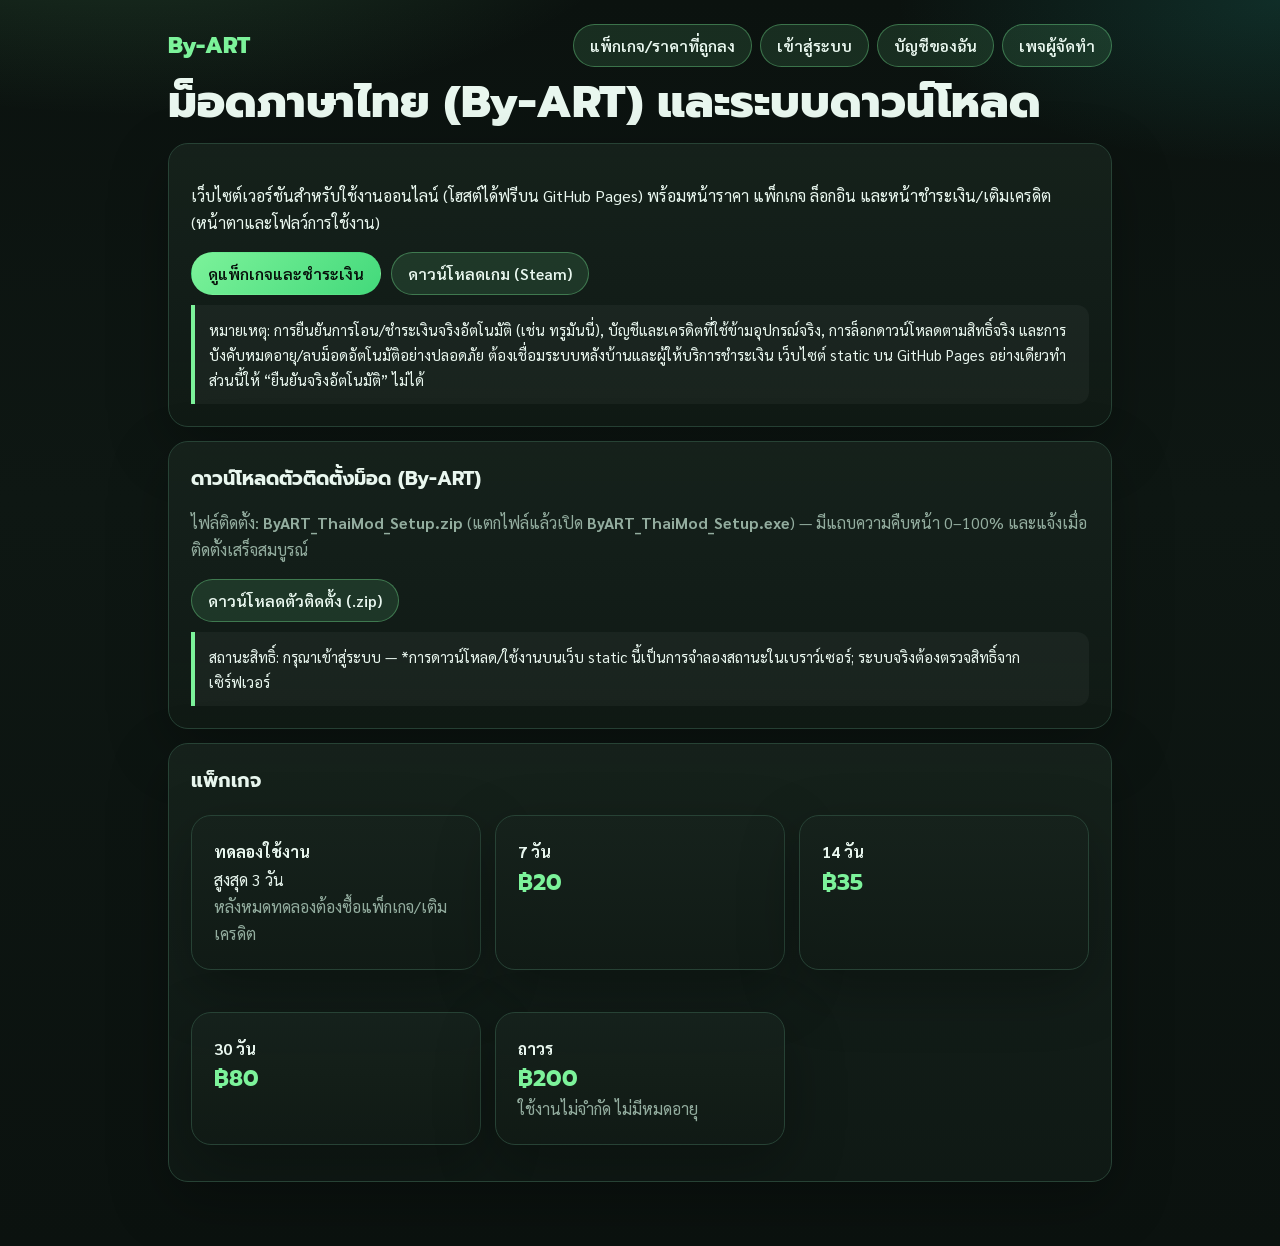
==== index.html @ 0307a58f "Initial site for GitHub Pages" ====
<!DOCTYPE html><html lang="th"><head><meta charset="utf-8"><meta name="viewport" content="width=device-width, initial-scale=1"><title>By-ART · ม็อดภาษาไทยและดาวน์โหลด</title>
<link href="https://fonts.googleapis.com/css2?family=Prompt:wght@500;700;800&family=Sarabun:wght@400;600&display=swap" rel="stylesheet">
<link rel="stylesheet" href="style.css"></head><body><main>
<header class="nav"><div class="brand">By-ART</div><div class="navlinks"><a class="btn" href="pricing.html">แพ็กเกจ/ราคาที่ถูกลง</a><a class="btn" href="login.html">เข้าสู่ระบบ</a><a class="btn" href="account.html">บัญชีของฉัน</a><a class="btn" href="https://www.facebook.com/supachok.thongma.2025" target="_blank" rel="noopener">เพจผู้จัดทำ</a></div></header>
<h1>ม็อดภาษาไทย (By-ART) และระบบดาวน์โหลด</h1>
<div class="card">
  <p>เว็บไซต์เวอร์ชันสำหรับใช้งานออนไลน์ (โฮสต์ได้ฟรีบน GitHub Pages) พร้อมหน้าราคา แพ็กเกจ ล็อกอิน และหน้าชำระเงิน/เติมเครดิต (หน้าตาและโฟลว์การใช้งาน)</p>
  <div class="row"><a class="btn pri" href="pricing.html">ดูแพ็กเกจและชำระเงิน</a><a class="btn" href="https://store.steampowered.com/app/4954910/Scam_With_Your_Friends/" target="_blank" rel="noopener">ดาวน์โหลดเกม (Steam)</a></div>
  <div class="warn small">หมายเหตุ: การยืนยันการโอน/ชำระเงินจริงอัตโนมัติ (เช่น ทรูมันนี่), บัญชีและเครดิตที่ใช้ข้ามอุปกรณ์จริง, การล็อกดาวน์โหลดตามสิทธิ์จริง และการบังคับหมดอายุ/ลบม็อดอัตโนมัติอย่างปลอดภัย ต้องเชื่อมระบบหลังบ้านและผู้ให้บริการชำระเงิน เว็บไซต์ static บน GitHub Pages อย่างเดียวทำส่วนนี้ให้ “ยืนยันจริงอัตโนมัติ” ไม่ได้</div>
</div>
<div class="card">
  <h2 style="font:700 1.2rem Prompt;margin:0 0 6px">ดาวน์โหลดตัวติดตั้งม็อด (By-ART)</h2>
  <p class="mu">ไฟล์ติดตั้ง: <b>ByART_ThaiMod_Setup.zip</b> (แตกไฟล์แล้วเปิด <b>ByART_ThaiMod_Setup.exe</b>) — มีแถบความคืบหน้า 0–100% และแจ้งเมื่อติดตั้งเสร็จสมบูรณ์</p>
  <div class="row"><a class="btn" id="dl" href="ByART_ThaiMod_Setup.zip" download>ดาวน์โหลดตัวติดตั้ง (.zip)</a></div>
  <div id="accessMsg" class="warn small" style="margin-top:10px"></div>
</div>
<div class="card">
  <h2 style="font:700 1.2rem Prompt;margin:0 0 6px">แพ็กเกจ</h2>
  <div class="grid">
    <div class="card"><b>ทดลองใช้งาน</b><div>สูงสุด 3 วัน</div><div class="mu">หลังหมดทดลองต้องซื้อแพ็กเกจ/เติมเครดิต</div></div>
    <div class="card"><b>7 วัน</b><div style="font:700 1.4rem Prompt;color:var(--ac)">฿20</div></div>
    <div class="card"><b>14 วัน</b><div style="font:700 1.4rem Prompt;color:var(--ac)">฿35</div></div>
    <div class="card"><b>30 วัน</b><div style="font:700 1.4rem Prompt;color:var(--ac)">฿80</div></div>
    <div class="card"><b>ถาวร</b><div style="font:700 1.4rem Prompt;color:var(--ac)">฿200</div><div class="mu">ใช้งานไม่จำกัด ไม่มีหมดอายุ</div></div>
  </div>
</div>
<script src="app.js"></script>
<script>
const a=getAccount();
document.getElementById('accessMsg').textContent = 'สถานะสิทธิ์: ' + accessReason(a) + (a?(' | บัญชี: '+a.email):'') + ' — *การดาวน์โหลด/ใช้งานบนเว็บ static นี้เป็นการจำลองสถานะในเบราว์เซอร์; ระบบจริงต้องตรวจสิทธิ์จากเซิร์ฟเวอร์';
document.getElementById('dl').addEventListener('click', guardDownload);
</script>
</main></body></html>
---- style.css ----
:root{color-scheme:dark;--bg:#0b120f;--sf:#142019;--ink:#e9f7ef;--mu:#93ad9f;--ac:#7cf29a;--ac2:#2dd4bf;--hot:#ff6b6b;--ln:#274235}
*{box-sizing:border-box}body{margin:0;color:var(--ink);font:400 16px/1.7 Sarabun,"Noto Sans Thai",sans-serif;background:radial-gradient(900px 400px at 10% -10%, rgba(124,242,154,.18), transparent 60%),radial-gradient(700px 300px at 100% 0%, rgba(45,212,191,.14), transparent 55%),linear-gradient(180deg,#0b120f,#0e1713 40%, #0b120f)}
a{color:inherit}main{max-width:980px;margin:auto;padding:24px 18px 50px}
header.nav{display:flex;gap:10px;flex-wrap:wrap;align-items:center;justify-content:space-between;margin-bottom:10px}
.brand{font:800 1.4rem Prompt,sans-serif;color:var(--ac)}.navlinks{display:flex;gap:8px;flex-wrap:wrap}
h1{font:800 clamp(1.8rem,4vw,2.8rem)/1.15 Prompt,sans-serif;margin:8px 0}.mu{color:var(--mu)}
.card{position:relative;overflow:hidden;background:linear-gradient(180deg,rgba(22,34,28,.92),rgba(16,26,21,.88));border:1px solid var(--ln);border-radius:20px;padding:22px;margin:14px 0;box-shadow:0 20px 60px rgba(0,0,0,.28)}
.grid{display:grid;grid-template-columns:repeat(auto-fit,minmax(220px,1fr));gap:14px}
.btn{display:inline-block;font:600 .98rem Sarabun,sans-serif;padding:10px 16px;border-radius:999px;border:1px solid rgba(124,242,154,.35);background:rgba(124,242,154,.12);color:var(--ink);text-decoration:none;cursor:pointer}
.btn.pri{background:linear-gradient(135deg,var(--ac),#43d97b);color:#07110b;border-color:transparent}.btn.ghost{background:transparent}
input,select{width:100%;padding:10px 12px;border-radius:12px;border:1px solid var(--ln);background:#0f1914;color:var(--ink);font:inherit}
label{display:block;margin:8px 0 4px}
table{width:100%;border-collapse:collapse}th,td{padding:10px;border-bottom:1px solid var(--ln);text-align:left}
.badge{display:inline-block;padding:3px 10px;border-radius:999px;background:rgba(124,242,154,.15);border:1px solid rgba(124,242,154,.3);font:700 .85rem Prompt,sans-serif}
.warn{background:rgba(255,255,255,.04);border-left:4px solid var(--ac);padding:12px 14px;border-radius:0 12px 12px 0;margin-top:10px}
.danger{border-left-color:var(--hot)}.row{display:flex;gap:10px;flex-wrap:wrap;align-items:center}
.qrbox{position:relative;display:inline-block;border-radius:16px;overflow:hidden;background:#fff;padding:10px}.qrbox img{display:block;max-width:240px;width:100%;height:auto}.qr-mask{position:absolute;left:6%;right:6%;top:6%;height:18%;background:#fff}
.small{font-size:.92rem}
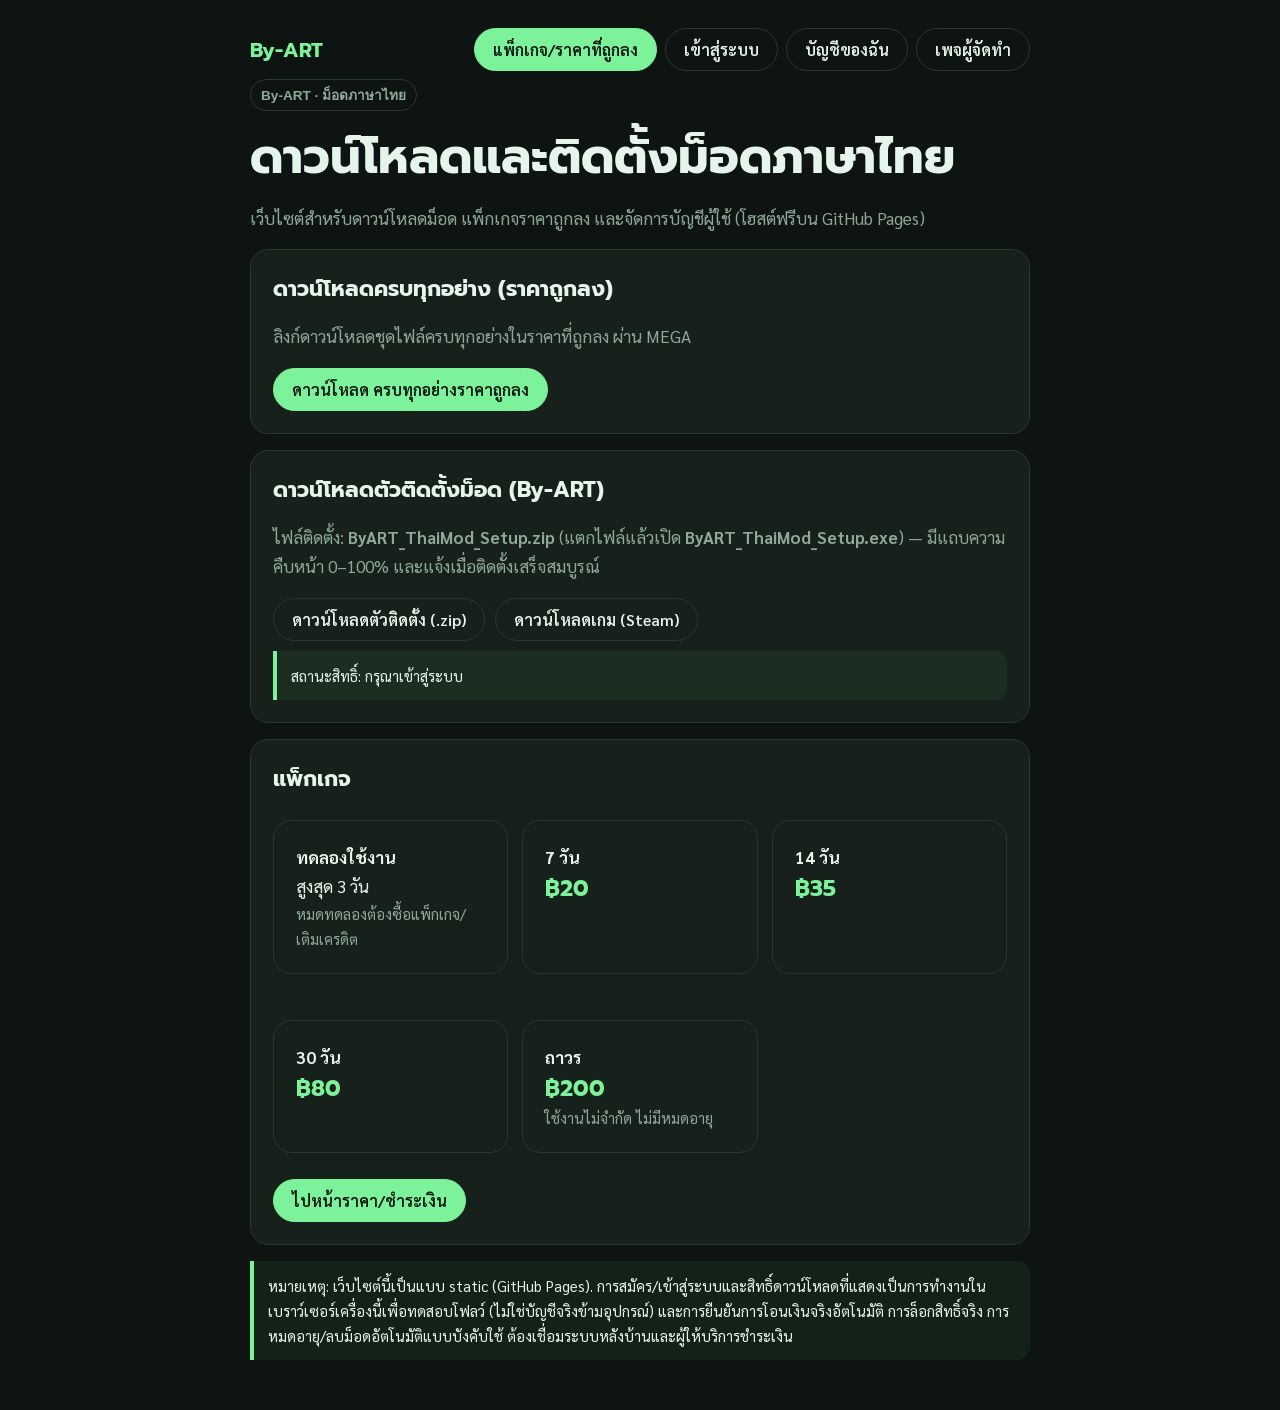
==== commit 14946474: "Update UI (login/signup, style) and add MEGA download link" ====
--- a/index.html
+++ b/index.html
@@ -1,33 +1,45 @@
 <!DOCTYPE html><html lang="th"><head><meta charset="utf-8"><meta name="viewport" content="width=device-width, initial-scale=1"><title>By-ART · ม็อดภาษาไทยและดาวน์โหลด</title>
 <link href="https://fonts.googleapis.com/css2?family=Prompt:wght@500;700;800&family=Sarabun:wght@400;600&display=swap" rel="stylesheet">
 <link rel="stylesheet" href="style.css"></head><body><main>
-<header class="nav"><div class="brand">By-ART</div><div class="navlinks"><a class="btn" href="pricing.html">แพ็กเกจ/ราคาที่ถูกลง</a><a class="btn" href="login.html">เข้าสู่ระบบ</a><a class="btn" href="account.html">บัญชีของฉัน</a><a class="btn" href="https://www.facebook.com/supachok.thongma.2025" target="_blank" rel="noopener">เพจผู้จัดทำ</a></div></header>
-<h1>ม็อดภาษาไทย (By-ART) และระบบดาวน์โหลด</h1>
+<header class="nav"><div class="brand">By-ART</div><div class="navlinks"><a class="btn pri" href="pricing.html">แพ็กเกจ/ราคาที่ถูกลง</a><a class="btn" href="login.html">เข้าสู่ระบบ</a><a class="btn" href="account.html">บัญชีของฉัน</a><a class="btn" href="https://www.facebook.com/supachok.thongma.2025" target="_blank" rel="noopener">เพจผู้จัดทำ</a></div></header>
+<span class="tag">By-ART · ม็อดภาษาไทย</span>
+<h1>ดาวน์โหลดและติดตั้งม็อดภาษาไทย</h1>
+<p class="mu">เว็บไซต์สำหรับดาวน์โหลดม็อด แพ็กเกจราคาถูกลง และจัดการบัญชีผู้ใช้ (โฮสต์ฟรีบน GitHub Pages)</p>
+
 <div class="card">
-  <p>เว็บไซต์เวอร์ชันสำหรับใช้งานออนไลน์ (โฮสต์ได้ฟรีบน GitHub Pages) พร้อมหน้าราคา แพ็กเกจ ล็อกอิน และหน้าชำระเงิน/เติมเครดิต (หน้าตาและโฟลว์การใช้งาน)</p>
-  <div class="row"><a class="btn pri" href="pricing.html">ดูแพ็กเกจและชำระเงิน</a><a class="btn" href="https://store.steampowered.com/app/4954910/Scam_With_Your_Friends/" target="_blank" rel="noopener">ดาวน์โหลดเกม (Steam)</a></div>
-  <div class="warn small">หมายเหตุ: การยืนยันการโอน/ชำระเงินจริงอัตโนมัติ (เช่น ทรูมันนี่), บัญชีและเครดิตที่ใช้ข้ามอุปกรณ์จริง, การล็อกดาวน์โหลดตามสิทธิ์จริง และการบังคับหมดอายุ/ลบม็อดอัตโนมัติอย่างปลอดภัย ต้องเชื่อมระบบหลังบ้านและผู้ให้บริการชำระเงิน เว็บไซต์ static บน GitHub Pages อย่างเดียวทำส่วนนี้ให้ “ยืนยันจริงอัตโนมัติ” ไม่ได้</div>
+  <h2>ดาวน์โหลดครบทุกอย่าง (ราคาถูกลง)</h2>
+  <p class="mu">ลิงก์ดาวน์โหลดชุดไฟล์ครบทุกอย่างในราคาที่ถูกลง ผ่าน MEGA</p>
+  <div class="row"><a class="btn pri" href="https://mega.nz/file/Bj4TjDpJ#RQMjEjzhMEm6y9eKNlai9C_AHrcYgHHSTggFRqvChmQ" target="_blank" rel="noopener">ดาวน์โหลด ครบทุกอย่างราคาถูกลง</a></div>
 </div>
+
 <div class="card">
-  <h2 style="font:700 1.2rem Prompt;margin:0 0 6px">ดาวน์โหลดตัวติดตั้งม็อด (By-ART)</h2>
+  <h2>ดาวน์โหลดตัวติดตั้งม็อด (By-ART)</h2>
   <p class="mu">ไฟล์ติดตั้ง: <b>ByART_ThaiMod_Setup.zip</b> (แตกไฟล์แล้วเปิด <b>ByART_ThaiMod_Setup.exe</b>) — มีแถบความคืบหน้า 0–100% และแจ้งเมื่อติดตั้งเสร็จสมบูรณ์</p>
-  <div class="row"><a class="btn" id="dl" href="ByART_ThaiMod_Setup.zip" download>ดาวน์โหลดตัวติดตั้ง (.zip)</a></div>
-  <div id="accessMsg" class="warn small" style="margin-top:10px"></div>
+  <div class="row">
+    <a class="btn" id="dl" href="ByART_ThaiMod_Setup.zip" download>ดาวน์โหลดตัวติดตั้ง (.zip)</a>
+    <a class="btn" href="https://store.steampowered.com/app/4954910/Scam_With_Your_Friends/" target="_blank" rel="noopener">ดาวน์โหลดเกม (Steam)</a>
+  </div>
+  <div id="accessMsg" class="warn small"></div>
 </div>
+
 <div class="card">
-  <h2 style="font:700 1.2rem Prompt;margin:0 0 6px">แพ็กเกจ</h2>
+  <h2>แพ็กเกจ</h2>
   <div class="grid">
-    <div class="card"><b>ทดลองใช้งาน</b><div>สูงสุด 3 วัน</div><div class="mu">หลังหมดทดลองต้องซื้อแพ็กเกจ/เติมเครดิต</div></div>
+    <div class="card"><b>ทดลองใช้งาน</b><div>สูงสุด 3 วัน</div><div class="mu small">หมดทดลองต้องซื้อแพ็กเกจ/เติมเครดิต</div></div>
     <div class="card"><b>7 วัน</b><div style="font:700 1.4rem Prompt;color:var(--ac)">฿20</div></div>
     <div class="card"><b>14 วัน</b><div style="font:700 1.4rem Prompt;color:var(--ac)">฿35</div></div>
     <div class="card"><b>30 วัน</b><div style="font:700 1.4rem Prompt;color:var(--ac)">฿80</div></div>
-    <div class="card"><b>ถาวร</b><div style="font:700 1.4rem Prompt;color:var(--ac)">฿200</div><div class="mu">ใช้งานไม่จำกัด ไม่มีหมดอายุ</div></div>
+    <div class="card"><b>ถาวร</b><div style="font:700 1.4rem Prompt;color:var(--ac)">฿200</div><div class="mu small">ใช้งานไม่จำกัด ไม่มีหมดอายุ</div></div>
   </div>
+  <div class="row" style="margin-top:10px"><a class="btn pri" href="pricing.html">ไปหน้าราคา/ชำระเงิน</a></div>
 </div>
+
+<div class="warn small">หมายเหตุ: เว็บไซต์นี้เป็นแบบ static (GitHub Pages). การสมัคร/เข้าสู่ระบบและสิทธิ์ดาวน์โหลดที่แสดงเป็นการทำงานในเบราว์เซอร์เครื่องนี้เพื่อทดสอบโฟลว์ (ไม่ใช่บัญชีจริงข้ามอุปกรณ์) และการยืนยันการโอนเงินจริงอัตโนมัติ การล็อกสิทธิ์จริง การหมดอายุ/ลบม็อดอัตโนมัติแบบบังคับใช้ ต้องเชื่อมระบบหลังบ้านและผู้ให้บริการชำระเงิน</div>
+
 <script src="app.js"></script>
 <script>
 const a=getAccount();
-document.getElementById('accessMsg').textContent = 'สถานะสิทธิ์: ' + accessReason(a) + (a?(' | บัญชี: '+a.email):'') + ' — *การดาวน์โหลด/ใช้งานบนเว็บ static นี้เป็นการจำลองสถานะในเบราว์เซอร์; ระบบจริงต้องตรวจสิทธิ์จากเซิร์ฟเวอร์';
+document.getElementById('accessMsg').textContent = 'สถานะสิทธิ์: ' + accessReason(a) + (a?(' | บัญชี: '+a.email):'');
 document.getElementById('dl').addEventListener('click', guardDownload);
 </script>
 </main></body></html>
--- a/style.css
+++ b/style.css
@@ -1,18 +1,18 @@
-:root{color-scheme:dark;--bg:#0b120f;--sf:#142019;--ink:#e9f7ef;--mu:#93ad9f;--ac:#7cf29a;--ac2:#2dd4bf;--hot:#ff6b6b;--ln:#274235}
-*{box-sizing:border-box}body{margin:0;color:var(--ink);font:400 16px/1.7 Sarabun,"Noto Sans Thai",sans-serif;background:radial-gradient(900px 400px at 10% -10%, rgba(124,242,154,.18), transparent 60%),radial-gradient(700px 300px at 100% 0%, rgba(45,212,191,.14), transparent 55%),linear-gradient(180deg,#0b120f,#0e1713 40%, #0b120f)}
-a{color:inherit}main{max-width:980px;margin:auto;padding:24px 18px 50px}
-header.nav{display:flex;gap:10px;flex-wrap:wrap;align-items:center;justify-content:space-between;margin-bottom:10px}
-.brand{font:800 1.4rem Prompt,sans-serif;color:var(--ac)}.navlinks{display:flex;gap:8px;flex-wrap:wrap}
-h1{font:800 clamp(1.8rem,4vw,2.8rem)/1.15 Prompt,sans-serif;margin:8px 0}.mu{color:var(--mu)}
-.card{position:relative;overflow:hidden;background:linear-gradient(180deg,rgba(22,34,28,.92),rgba(16,26,21,.88));border:1px solid var(--ln);border-radius:20px;padding:22px;margin:14px 0;box-shadow:0 20px 60px rgba(0,0,0,.28)}
+:root{color-scheme:dark;--bg:#0d1411;--sf:#16211b;--ink:#e6f5ec;--mu:#8fa89a;--ac:#7cf29a;--ac2:#2dd4bf;--hot:#ff6b6b;--ln:#27382f}
+*{box-sizing:border-box}body{margin:0;color:var(--ink);font:400 17px/1.7 Sarabun,"Noto Sans Thai",sans-serif;background:var(--bg)}
+a{color:inherit}main{max-width:820px;margin:auto;padding:28px 20px 50px}
+header.nav{display:flex;gap:10px;flex-wrap:wrap;align-items:center;justify-content:space-between;margin-bottom:8px}
+.brand{font:700 1.25rem Prompt,sans-serif;color:var(--ac)}.navlinks{display:flex;gap:8px;flex-wrap:wrap}
+h1{font:700 clamp(1.9rem,5vw,3rem)/1.2 Prompt,sans-serif;margin:10px 0 6px}h2{font:700 1.35rem Prompt,sans-serif;margin:0 0 .4em}.mu{color:var(--mu)}
+.card{background:var(--sf);border:1px solid var(--ln);border-radius:18px;padding:22px;margin:16px 0}
 .grid{display:grid;grid-template-columns:repeat(auto-fit,minmax(220px,1fr));gap:14px}
-.btn{display:inline-block;font:600 .98rem Sarabun,sans-serif;padding:10px 16px;border-radius:999px;border:1px solid rgba(124,242,154,.35);background:rgba(124,242,154,.12);color:var(--ink);text-decoration:none;cursor:pointer}
-.btn.pri{background:linear-gradient(135deg,var(--ac),#43d97b);color:#07110b;border-color:transparent}.btn.ghost{background:transparent}
-input,select{width:100%;padding:10px 12px;border-radius:12px;border:1px solid var(--ln);background:#0f1914;color:var(--ink);font:inherit}
-label{display:block;margin:8px 0 4px}
+.btn{display:inline-block;font:600 1rem Sarabun,sans-serif;padding:10px 18px;border-radius:999px;border:1px solid var(--ln);background:transparent;color:var(--ink);text-decoration:none;cursor:pointer;transition:.2s transform,.2s background}
+.btn:hover{transform:translateY(-1px);background:rgba(124,242,154,.08)}.btn.pri{background:var(--ac);color:#08140e;border-color:var(--ac)}
+input,select{width:100%;padding:11px 12px;border-radius:12px;border:1px solid var(--ln);background:#0f1914;color:var(--ink);font:inherit}
+label{display:block;margin:8px 0 4px;font-weight:600}
 table{width:100%;border-collapse:collapse}th,td{padding:10px;border-bottom:1px solid var(--ln);text-align:left}
 .badge{display:inline-block;padding:3px 10px;border-radius:999px;background:rgba(124,242,154,.15);border:1px solid rgba(124,242,154,.3);font:700 .85rem Prompt,sans-serif}
-.warn{background:rgba(255,255,255,.04);border-left:4px solid var(--ac);padding:12px 14px;border-radius:0 12px 12px 0;margin-top:10px}
+.warn{background:rgba(124,242,154,.06);border-left:4px solid var(--ac);padding:12px 14px;border-radius:0 12px 12px 0;margin-top:10px}
 .danger{border-left-color:var(--hot)}.row{display:flex;gap:10px;flex-wrap:wrap;align-items:center}
 .qrbox{position:relative;display:inline-block;border-radius:16px;overflow:hidden;background:#fff;padding:10px}.qrbox img{display:block;max-width:240px;width:100%;height:auto}.qr-mask{position:absolute;left:6%;right:6%;top:6%;height:18%;background:#fff}
-.small{font-size:.92rem}
+.small{font-size:.92rem}.tag{display:inline-block;margin-bottom:8px;padding:4px 10px;border-radius:999px;border:1px solid var(--ln);color:var(--mu);font:600 .85rem Prompt,sans-serif}
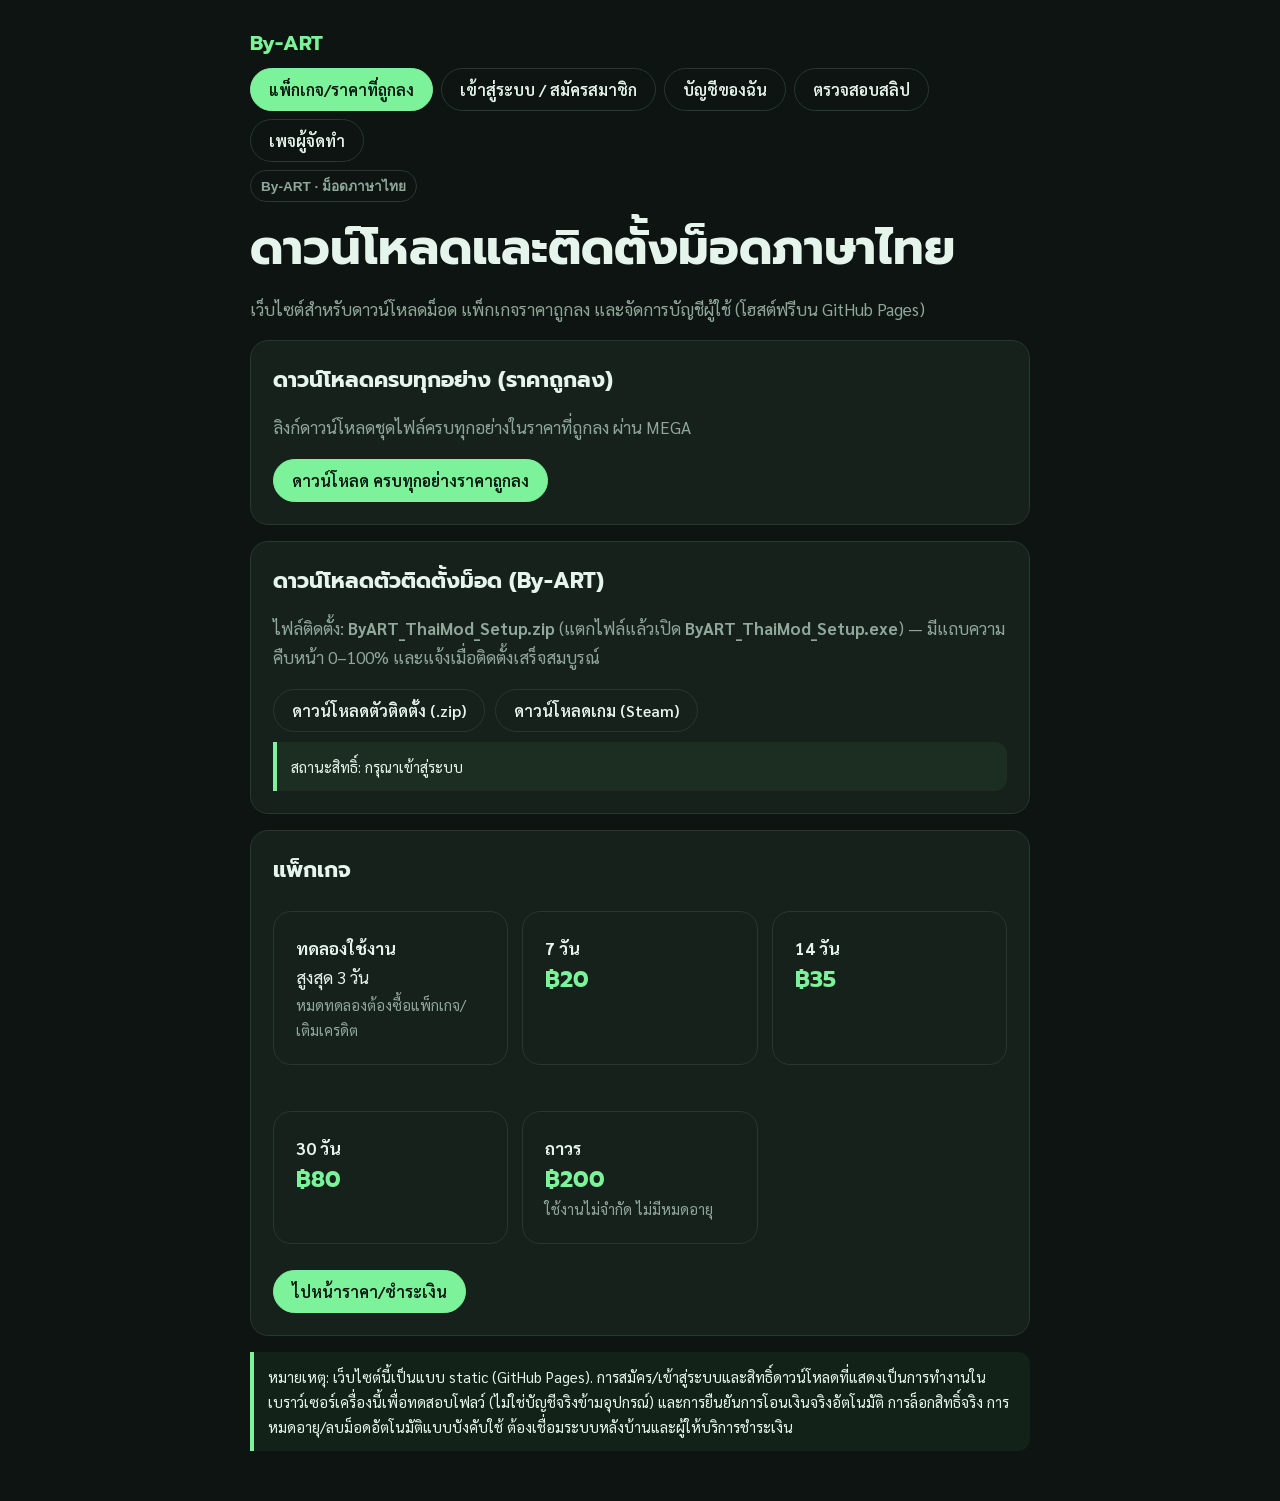
==== commit 689d4095: "Finalize web: nav, README, slip/admin flow polish" ====
--- a/index.html
+++ b/index.html
@@ -1,7 +1,7 @@
 <!DOCTYPE html><html lang="th"><head><meta charset="utf-8"><meta name="viewport" content="width=device-width, initial-scale=1"><title>By-ART · ม็อดภาษาไทยและดาวน์โหลด</title>
 <link href="https://fonts.googleapis.com/css2?family=Prompt:wght@500;700;800&family=Sarabun:wght@400;600&display=swap" rel="stylesheet">
 <link rel="stylesheet" href="style.css"></head><body><main>
-<header class="nav"><div class="brand">By-ART</div><div class="navlinks"><a class="btn pri" href="pricing.html">แพ็กเกจ/ราคาที่ถูกลง</a><a class="btn" href="login.html">เข้าสู่ระบบ</a><a class="btn" href="account.html">บัญชีของฉัน</a><a class="btn" href="https://www.facebook.com/supachok.thongma.2025" target="_blank" rel="noopener">เพจผู้จัดทำ</a></div></header>
+<header class="nav"><div class="brand">By-ART</div><div class="navlinks"><a class="btn pri" href="pricing.html">แพ็กเกจ/ราคาที่ถูกลง</a><a class="btn" href="login.html">เข้าสู่ระบบ / สมัครสมาชิก</a><a class="btn" href="account.html">บัญชีของฉัน</a><a class="btn" href="admin.html">ตรวจสอบสลิป</a><a class="btn" href="https://www.facebook.com/supachok.thongma.2025" target="_blank" rel="noopener">เพจผู้จัดทำ</a></div></header>
 <span class="tag">By-ART · ม็อดภาษาไทย</span>
 <h1>ดาวน์โหลดและติดตั้งม็อดภาษาไทย</h1>
 <p class="mu">เว็บไซต์สำหรับดาวน์โหลดม็อด แพ็กเกจราคาถูกลง และจัดการบัญชีผู้ใช้ (โฮสต์ฟรีบน GitHub Pages)</p>
